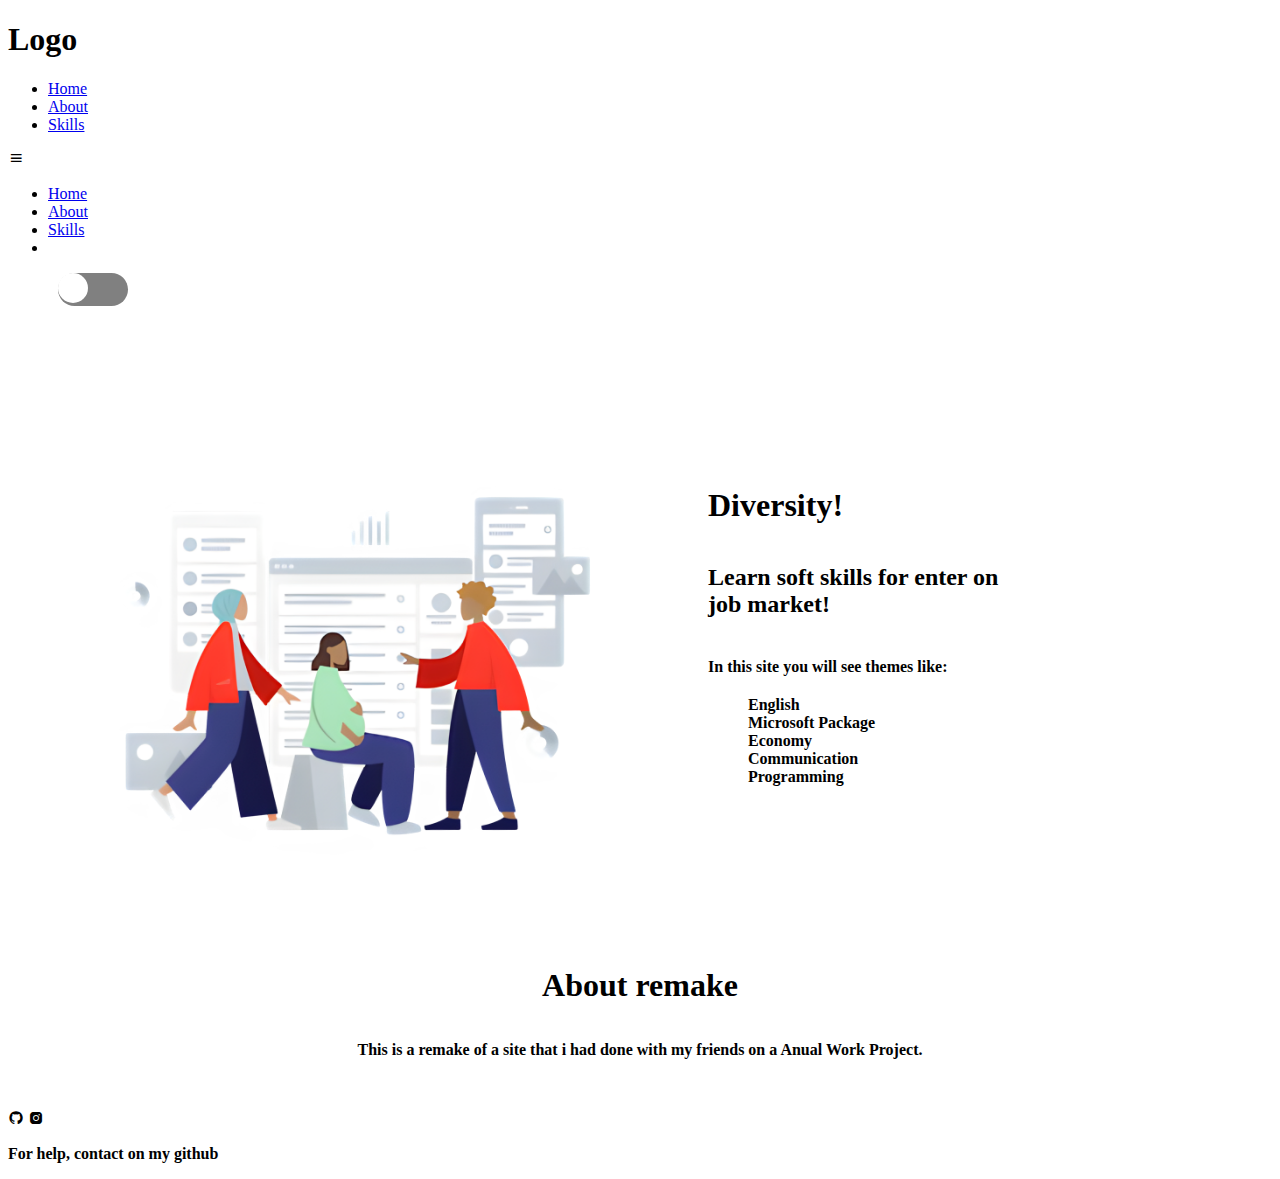
==== index.html @ c1494a23 "Soft skills" ====
<!DOCTYPE html>
<html lang="pt-br">
<head>
    <meta charset="UTF-8">
    <meta name="viewport" content="width=device-width, initial-scale=1.0">
    <title>Home</title>
    <link rel="stylesheet" href="assets/css/page/home.css">
    <link href='https://unpkg.com/boxicons@2.1.4/css/boxicons.min.css' rel='stylesheet'>
</head>
<body>
    <header>
        <h1>Logo</h1>
      <ul>
       <li><a href="index.html">Home</a></li>
       <li><a href="html/about.html">About</a></li>
       <li><a href="html/skills.html">Skills</a></li>
       
        </div>
       </li>
      </ul>
      <i class='bx bx-menu' onclick="Open()"></i>
      
    </header>
    <div id="navbar">
        <ul><li><a href="index.html">Home</a></li>
        <li><a href="html/about.html">About</a></li>
        <li><a href="html/skills.html">Skills</a></li>
        <li> 
                </li>
        </ul>
        <div id="trail" onclick="Switch()">
            <div id="ball">
        </div>
    </div></li></ul>
        
    </div>
    <div id="container">  
        <div id="firstpart">  
        <div id="hello">
            <img src="media/Humaaans - Friend Meeting (1).png" alt="">
        </div>
        <div id="content">
            <h1>Diversity!</h1>
            <h2>Learn soft skills for enter on job market!</h2>
            <p>In this site you will see themes like:</p>
            <ul>
                <li>English</li>
                <li>Microsoft Package</li>
                <li>Economy</li>
                <li>Communication</li>
                <li>Programming</li>
            </ul>
        </div>
        </div>
        <div id="remake">
            <h1>About remake</h1>
            <p>This is a remake of a site that i had done with my friends on a Anual Work Project.</p>
        </div>
        
    </div>
    <footer id="footer">
        <div id="icons"><i class='bx bxl-github'></i>
            <i class='bx bxl-instagram-alt' ></i></div>
        <p>For help, contact on my github</p>
    </footer>
    <script src="assets/js/global.js"></script>
</body>
</html>
---- assets/css/page/home.css ----
@import url(assets/css/global.css);
#container {
    background-color: var(--bg-color);
padding-top: 100px;
  
}
#container {
    transition: 0.5s ease-in-out;
}
#content {
    color: var(--font);
}
#firstpart {
    display: flex;
    justify-content: space-between;
}
#hello img {
    width: 700px;
}
#remake {
    background-color: var(--footer);
    display: grid;
    place-items: center;
    height: 200px;
    transition: 0.5s ease-in-out;
}
#remake h1 {
    margin-bottom: -50px;
    color: var(--hover);
}
#remake p {
    font-weight: 600;
    color: var(--font);
}
#content {
margin-right: 250px;
margin-top: 60px;
}
#content h1 {
 color: var(--hover);
 margin-bottom: 40px; 
}
#content h2 {
margin-bottom: 40px;
}
#content p {
margin-bottom: 20px;
}
#content li, p  {
list-style: none;
font-weight: 600;
font-size: middle;
 }
 header li:nth-child(3):hover:after {
    width:110px ;
}
    #trail {
        width: 70px;
        background-color: grey;
        height: 33px;
        border-radius: 30px;
        margin-left: 50px;
        cursor: pointer;
    }
    #ball {
        background-color: white;
        height: 30px;
        width: 30px;
        
        border-radius:50% ;
        transition: 0.5s ease-in-out;
        
    }
    #ball.darktheme {
        transition: 0.5s ease-in-out;
        margin-left: 37px;
        transition: 0.5s ease-in-out;
    }
    
#navbar li:after {
    content: '';
    width: 0px;
    bottom: 0;
    left: 0;
    height: 5px;
    border-radius: 30px;
    background-color: var(--hover);
    position: absolute;
    transition: width 0.5s ease-in-out;

}   
#navbar li:hover::after {
   width: 80px;
}
#navbar li:nth-child(2):hover::after {
    width: 70px;
}
#navbar li:nth-child(3):hover::after {
    width: 60px;
}
header li:nth-child(3):hover::after {
    width: 50px;
}
@media(max-width:400px) {
    #firstpart {
        display: inline;
    }
    #hello img {
        width:  380px;
        height: 380px;
    }
    #content {
        display: grid;
        place-items: center;
        margin-right: 0;
        height: 500px;
    }
    #content h1 {
        text-align: center;
        margin-top: -130px;
        margin-bottom: -130px;
    }
    #content h2 {
        text-align: center;
        margin-bottom:-50px;
    }
    #content ul {
        margin-top: -50px;
    }
    #content li:hover:after {
        width: 0px;
    }
    #remake {
        text-align: center;
    }
    header ul {
        display: none ;
    }
}
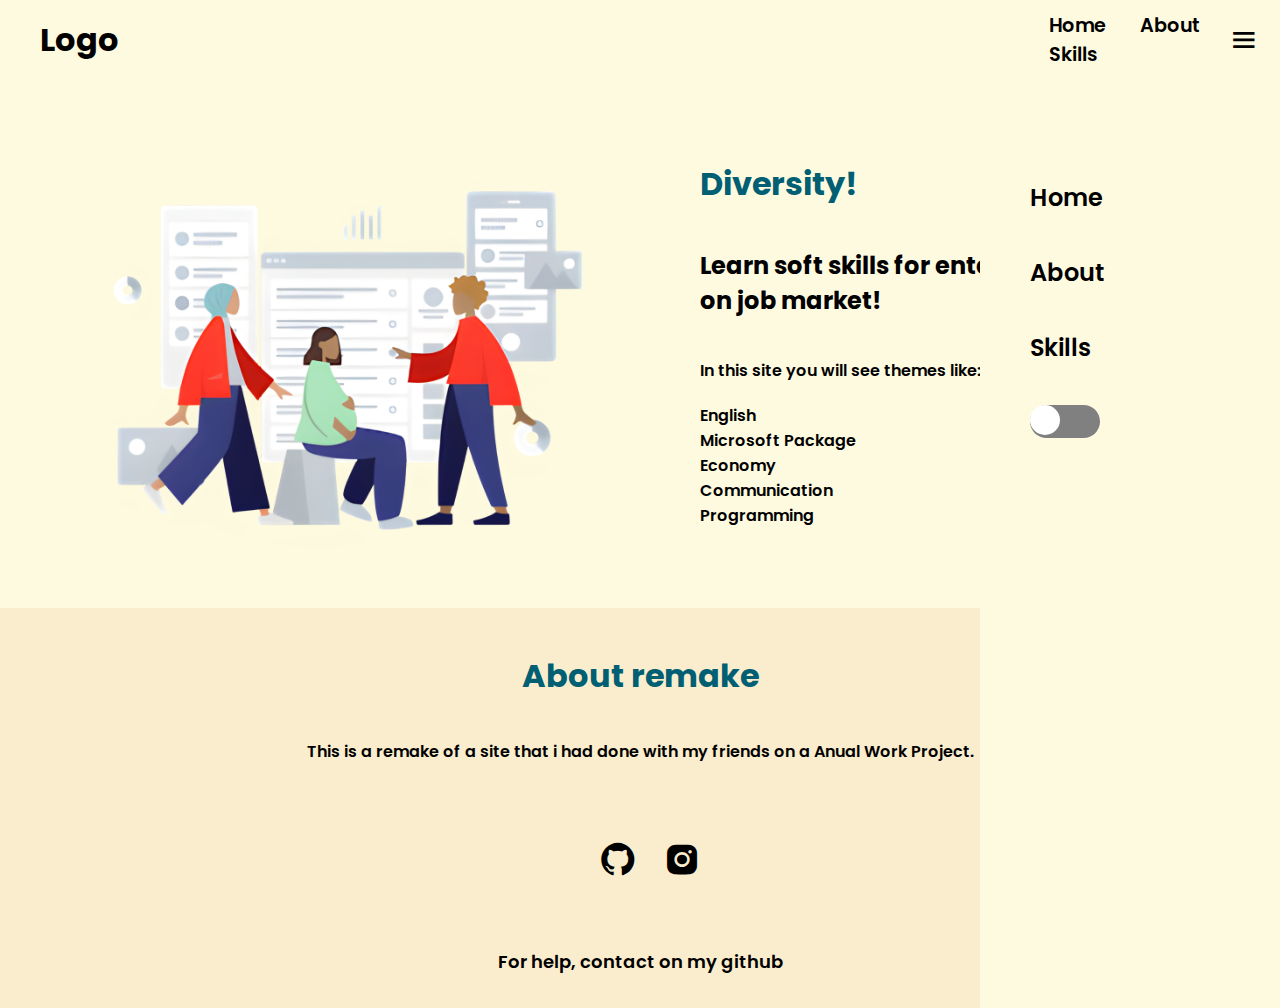
==== commit 4c695470: "adjusting again..." ====
--- a/index.html
+++ b/index.html
@@ -11,9 +11,9 @@
     <header>
         <h1>Logo</h1>
       <ul>
-       <li><a href="index.html">Home</a></li>
-       <li><a href="html/about.html">About</a></li>
-       <li><a href="html/skills.html">Skills</a></li>
+       <li><a href="./index.html">Home</a></li>
+       <li><a href="./about.html">About</a></li>
+       <li><a href="./skills.html">Skills</a></li>
        
         </div>
        </li>
@@ -22,9 +22,9 @@
       
     </header>
     <div id="navbar">
-        <ul><li><a href="index.html">Home</a></li>
-        <li><a href="html/about.html">About</a></li>
-        <li><a href="html/skills.html">Skills</a></li>
+        <ul><li><a href="./index.html">Home</a></li>
+        <li><a href="./about.html">About</a></li>
+        <li><a href="./skills.html">Skills</a></li>
         <li> 
                 </li>
         </ul>
@@ -37,7 +37,7 @@
     <div id="container">  
         <div id="firstpart">  
         <div id="hello">
-            <img src="media/Humaaans - Friend Meeting (1).png" alt="">
+            <img src="./media/Humaaans - Friend Meeting (1).png" alt="">
         </div>
         <div id="content">
             <h1>Diversity!</h1>
@@ -63,6 +63,6 @@
             <i class='bx bxl-instagram-alt' ></i></div>
         <p>For help, contact on my github</p>
     </footer>
-    <script src="assets/js/global.js"></script>
+    <script src="./assets/js/global.js"></script>
 </body>
 </html>--- a/assets/css/page/home.css
+++ b/assets/css/page/home.css
@@ -1,4 +1,4 @@
-@import url(assets/css/global.css);
+@import url(../global.css);
 #container {
     background-color: var(--bg-color);
 padding-top: 100px;
